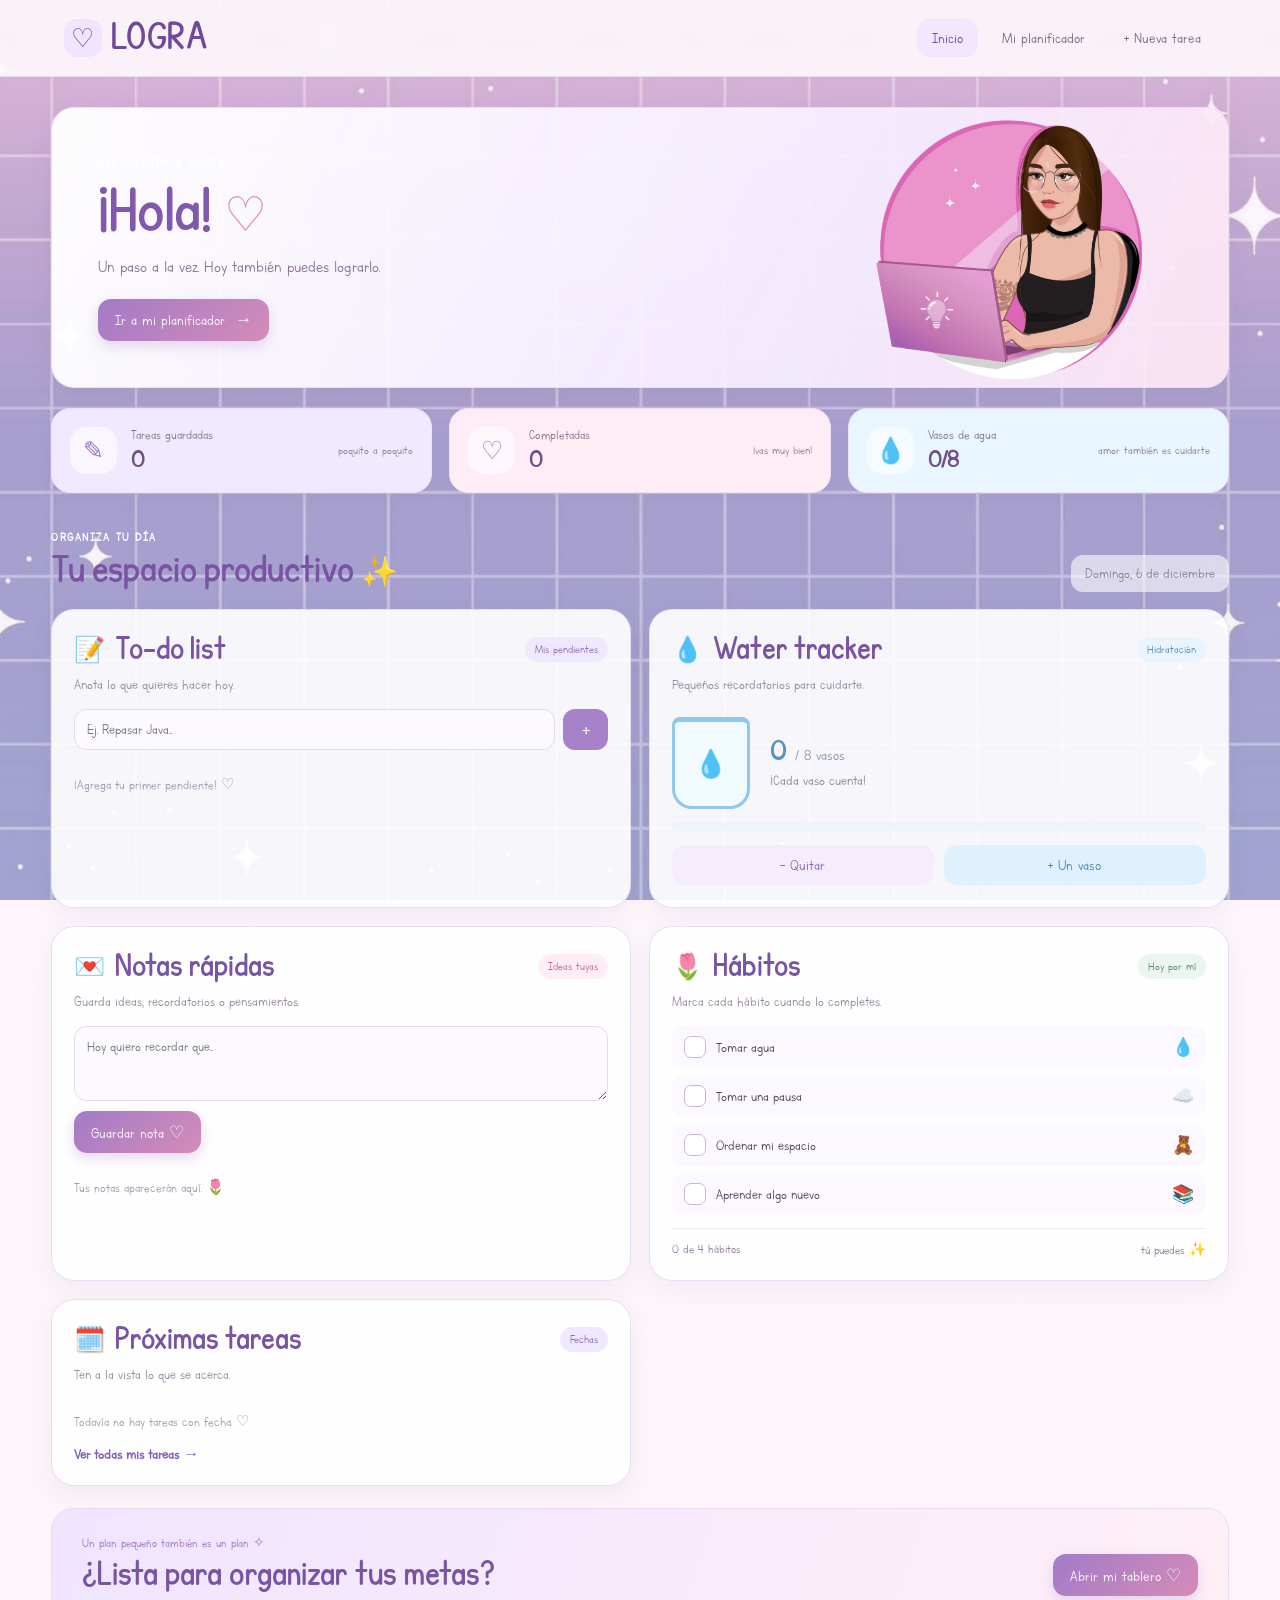
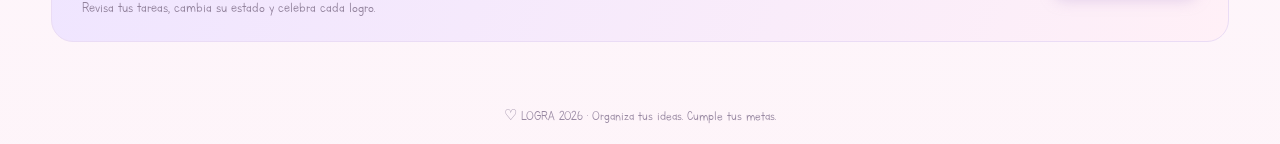
==== pages/index.html @ 89d9e926 "Actualiza tablero y diseño de LOGRA" ====
<!DOCTYPE html>
<html lang="es">

<head>
  <!-- Configuración general de la página -->
  <meta charset="UTF-8">
  <meta name="viewport" content="width=device-width, initial-scale=1.0">
  <meta name="theme-color" content="#f5edff">

  <!-- Título de la pestaña del navegador -->
  <title>Inicio | LOGRA ♡</title>

  <!-- Conexión con los estilos CSS -->
  <!-- ../ permite salir de pages y entrar en css -->
  <link rel="stylesheet" href="../css/inicio.css">
</head>

<body>

  <!-- BARRA SUPERIOR Y NAVEGACIÓN
       Logo de LOGRA y enlaces a las páginas -->
  <header class="barra-superior">

    <!-- Logo: al hacer clic, vuelve al inicio -->
    <a class="marca" href="index.html" aria-label="Inicio de LOGRA">
      <span class="marca-icono">♡</span>
      <span>LOGRA</span>
    </a>

    <!-- Menú principal -->
    <nav aria-label="Navegación principal">
      <a class="nav-activo" href="index.html">Inicio</a>
      <a href="tareas.html">Mi planificador</a>
      <a href="crear-tarea.html">+ Nueva tarea</a>
    </nav>

  </header>


  <!-- CONTENIDO PRINCIPAL DEL DASHBOARD -->
  <main class="dashboard">

    <!-- 2.1. Bienvenida e ilustración decorativa -->
    <section class="saludo panel">

      <div class="saludo-texto">
        <span class="eyebrow">BIENVENIDA A LOGRA </span>

        <h1>¡Hola! <span>♡</span></h1>

        <p>Un paso a la vez. Hoy también puedes lograrlo.</p>

        <a class="boton boton-principal" href="tareas.html">
          Ir a mi planificador <span>→</span>
        </a>
      </div>

      <!-- Imagen decorativa -->
     <div class="saludo-ilustracion">
    <img src="../images/nayacomputa.png"
         alt="Ilustración decorativa"
         style="width: 250px; height: auto;">
</div>
    </section>


    <!--  TARJETAS DE RESUMEN
         Los valores se actualizan con JavaScript-->

    <section class="resumen-grid" aria-label="Resumen de tu día">

      <!-- Cantidad total de tareas -->
      <article class="resumen-card resumen-lila">
        <span class="resumen-icono">✎</span>

        <div>
          <span class="resumen-label">Tareas guardadas</span>
          <strong id="total-tareas">0</strong>
        </div>

        <small>poquito a poquito</small>
      </article>

      <!-- Cantidad de tareas completadas -->
      <article class="resumen-card resumen-rosa">
        <span class="resumen-icono">♡</span>

        <div>
          <span class="resumen-label">Completadas</span>
          <strong id="tareas-completadas">0</strong>
        </div>

        <small>¡vas muy bien!</small>
      </article>

      <!-- Resumen del consumo de agua -->
      <article class="resumen-card resumen-azul">
        <span class="resumen-icono">💧</span>

        <div>
          <span class="resumen-label">Vasos de agua</span>
          <strong><span id="agua-resumen">0</span>/8</strong>
        </div>

        <small>amor también es cuidarte</small>
      </article>

    </section>


    <!-- TÍTULO DE LAS HERRAMIENTAS
         Muestra la fecha actual -->
    <div class="seccion-titulo">

      <div>
        <span class="eyebrow">ORGANIZA TU DÍA</span>
        <h2>Tu espacio productivo ✨</h2>
      </div>

      <span class="fecha-hoy" id="fecha-hoy"></span>

    </div>


    <!-- WIDGETS DE ORGANIZACIÓN PERSONAL-->
    <section class="widgets-grid">


      <!-- 5.1. TO-DO LIST: pendientes rápidos -->
      <article class="widget panel widget-todo">

        <div class="widget-cabecera">
          <div>
            <span class="widget-emoji">📝</span>
            <h3>To-do list</h3>
          </div>

          <span class="mini-etiqueta">Mis pendientes</span>
        </div>

        <p class="widget-descripcion">
          Anota lo que quieres hacer hoy.
        </p>

        <!-- Formulario para agregar pendientes -->
        <form id="form-rapido" class="entrada-inline">

          <label class="solo-lectores" for="nuevo-rapido">
            Nuevo pendiente
          </label>

          <input
            id="nuevo-rapido"
            type="text"
            placeholder="Ej. Repasar Java..."
            maxlength="120"
            required
          >

          <button type="submit" aria-label="Agregar pendiente">
            +
          </button>

        </form>

        <!-- JavaScript coloca aquí los pendientes -->
        <ul id="lista-rapida" class="lista-rapida"></ul>

        <!-- Mensaje cuando no hay pendientes -->
        <p id="vacio-rapido" class="texto-vacio">
          ¡Agrega tu primer pendiente! ♡
        </p>

      </article>


      <!-- 5.2. WATER TRACKER: contador de agua -->
      <article class="widget panel widget-agua">

        <div class="widget-cabecera">
          <div>
            <span class="widget-emoji">💧</span>
            <h3>Water tracker</h3>
          </div>

          <span class="mini-etiqueta azul">Hidratación</span>
        </div>

        <p class="widget-descripcion">
          Pequeños recordatorios para cuidarte.
        </p>

        <!-- Vaso y cantidad registrada -->
        <div class="agua-centro">

          <div class="vaso" aria-label="Progreso de vasos de agua">
            <div class="agua-relleno" id="agua-relleno"></div>
            <span>💧</span>
          </div>

          <div>
            <strong class="agua-numero">
              <span id="agua-cantidad">0</span>
              <small>/ 8 vasos</small>
            </strong>

            <p id="agua-mensaje">¡Cada vaso cuenta!</p>
          </div>

        </div>

        <!-- Barra visual de progreso -->
        <div class="barra-progreso">
          <span id="agua-barra"></span>
        </div>

        <!-- Botones para actualizar el contador -->
        <div class="botones-agua">

          <button class="boton boton-suave" id="agua-restar" type="button">
            − Quitar
          </button>

          <button class="boton boton-azul" id="agua-sumar" type="button">
            + Un vaso
          </button>

        </div>

      </article>


      <!-- 5.3. NOTAS RÁPIDAS -->
      <article class="widget panel widget-notas">

        <div class="widget-cabecera">
          <div>
            <span class="widget-emoji">💌</span>
            <h3>Notas rápidas</h3>
          </div>

          <span class="mini-etiqueta rosa">Ideas tuyas</span>
        </div>

        <p class="widget-descripcion">
          Guarda ideas, recordatorios o pensamientos.
        </p>

        <!-- Formulario para escribir una nota -->
        <form id="form-nota" class="form-nota">

          <label class="solo-lectores" for="texto-nota">
            Escribe una nota
          </label>

          <textarea
            id="texto-nota"
            rows="3"
            maxlength="500"
            placeholder="Hoy quiero recordar que..."
            required
          ></textarea>

          <button class="boton boton-principal" type="submit">
            Guardar nota ♡
          </button>

        </form>

        <!-- JavaScript muestra aquí las notas guardadas -->
        <div id="lista-notas" class="lista-notas"></div>

        <p id="vacio-notas" class="texto-vacio">
          Tus notas aparecerán aquí. 🌷
        </p>

      </article>


      <!-- 5.4. HÁBITOS DIARIOS -->
      <article class="widget panel widget-habitos">

        <div class="widget-cabecera">
          <div>
            <span class="widget-emoji">🌷</span>
            <h3>Hábitos </h3>
          </div>

          <span class="mini-etiqueta verde">Hoy por mí</span>
        </div>

        <p class="widget-descripcion">
          Marca cada hábito cuando lo completes.
        </p>

        <!-- Cada casilla representa un hábito -->
        <div class="lista-habitos">

          <label class="habito">
            <input type="checkbox" data-habito="agua">
            <span class="check-dibujo">♡</span>
            <span>Tomar agua</span>
            <span class="habito-emoji">💧</span>
          </label>

          <label class="habito">
            <input type="checkbox" data-habito="pausa">
            <span class="check-dibujo">♡</span>
            <span>Tomar una pausa</span>
            <span class="habito-emoji">☁️</span>
          </label>

          <label class="habito">
            <input type="checkbox" data-habito="orden">
            <span class="check-dibujo">♡</span>
            <span>Ordenar mi espacio</span>
            <span class="habito-emoji">🧸</span>
          </label>

          <label class="habito">
            <input type="checkbox" data-habito="lectura">
            <span class="check-dibujo">♡</span>
            <span>Aprender algo nuevo</span>
            <span class="habito-emoji">📚</span>
          </label>

        </div>

        <!-- Resumen de los hábitos marcados -->
        <div class="habitos-pie">
          <span id="habitos-contador">0 de 4 hábitos</span>
          <span>tú puedes ✨</span>
        </div>

      </article>


      <!-- 5.5. PRÓXIMAS TAREAS -->
      <article class="widget panel widget-calendario">

        <div class="widget-cabecera">
          <div>
            <span class="widget-emoji">🗓️</span>
            <h3>Próximas tareas</h3>
          </div>

          <span class="mini-etiqueta">Fechas</span>
        </div>

        <p class="widget-descripcion">
          Ten a la vista lo que se acerca.
        </p>

        <!-- JavaScript coloca aquí las tareas con fecha -->
        <div id="proximas-tareas" class="proximas-tareas"></div>

        <p id="vacio-proximas" class="texto-vacio">
          Todavía no hay tareas con fecha. ♡
        </p>

        <!-- Acceso al tablero completo -->
        <a class="enlace-morado" href="tareas.html">
          Ver todas mis tareas →
        </a>

      </article>

    </section>


    <!-- INVITACIÓN AL PLANIFICADOR
         Acceso al tablero -->

    <section class="cta-planificador">

      <div>
        <span> Un plan pequeño también es un plan ✧</span>

        <h2>¿Lista para organizar tus metas?</h2>

        <p>
          Revisa tus tareas, cambia su estado y celebra cada logro.
        </p>
      </div>

      <a class="boton boton-principal" href="tareas.html">
        Abrir mi tablero ♡
      </a>

    </section>

  </main>


  <!--PIE DE PÁGINA -->

  <footer>
     ♡ LOGRA 2026 · Organiza tus ideas. Cumple tus metas.
  </footer>


  <!-- CONEXIÓN CON JAVASCRIPT
       Controla los widgets del inicio -->

  <script src="../js/inicio.js"></script>

</body>
</html>
---- css/inicio.css ----
/* FUENTES PERSONALIZADAS */
@font-face {
  font-family: "FuenteTitulos";
  src: url("../fonts/KGPerfectPenmanship.ttf") format("truetype");
  font-weight: normal;
  font-style: normal;
}
@font-face {
  font-family: "FuenteTextos";
  src: url("../fonts/Letters%20for%20Learners.ttf") format("truetype");
  font-weight: normal;
  font-style: normal;
}
/* VARIABLES DE COLOR Y ESTILOS GLOBALES */
:root {
  --lila: #8a62b5;
  --lila-oscuro: #70499a;
  --rosa: #d88eb7;
  --texto: #51445a;
  --muted: #95869f;
  --borde: #eee4f5;
  --blanco: #fff;
  --fondo: #faf7ff;
}
* {
  box-sizing: border-box;
}
body {
    margin: 0;
    min-height: 100vh;
    font-family: "FuenteTextos", sans-serif;
    color: var(--texto);
    background:
        linear-gradient(
            rgba(249, 239, 255, 0.45),
            rgba(252, 232, 243, 0.45)
        ),
        url("../images/fondo.jpg") center / cover fixed;
}

a {
  color: inherit;
  text-decoration: none;
}
button,input,textarea {
  font: inherit;
}
button {
  cursor: pointer;
}
/* BARRA DE NAVEGACIÓN Y MARCA */
.barra-superior {
  display: flex;
  justify-content: space-between;
  align-items: center;
  gap: 20px;
  padding: 17px clamp(18px,5vw,72px);
  background: rgba(255,255,255,.82);
  border-bottom: 1px solid rgba(224,207,239,.7);
  position: sticky;
  top: 0;
  z-index: 5;
  backdrop-filter: blur(12px);
}
.marca {
  display: flex;
  align-items: center;
  gap: 9px;
  font: 30px "FuenteTitulos",sans-serif;
  color: var(--lila-oscuro);
  letter-spacing: .4px;
}
.marca-icono {
  display: grid;
  place-items: center;
  width: 38px;
  height: 38px;
  border-radius: 13px;
  background: #f0e4ff;
  font-family: Arial,sans-serif;
  font-size: 26px;
}
.barra-superior nav {
  display: flex;
  align-items: center;
  gap: 9px;
  flex-wrap: wrap;
}
.barra-superior nav a {
  padding: 10px 15px;
  border-radius: 13px;
  color: #766780;
  font-size: 17px;
  transition: .2s;
}
.barra-superior nav a:hover,.barra-superior nav .nav-activo {
  background: #f1e7ff;
  color: var(--lila-oscuro);
}
/* CONTENEDOR PRINCIPAL Y PANELES */
.dashboard {
  width: min(1200px,92%);
  margin: 30px auto 44px;
}
.panel {
  background: rgba(255,255,255,.9);
  border: 1px solid rgba(232,219,242,.9);
  border-radius: 23px;
  box-shadow: 0 8px 24px rgba(100,67,128,.07);
}
/* BLOQUE DE BIENVENIDA E ILUSTRACIÓN */
.saludo {
  min-height: 225px;
  display: flex;
  align-items: center;
  justify-content: space-between;
  gap: 24px;
  padding: clamp(24px,4vw,46px);
  overflow: hidden;
  position: relative;
  background: linear-gradient(115deg,rgba(255,255,255,.97),rgba(246,237,255,.94) 66%,rgba(255,231,243,.92));
}
.eyebrow {
  font-size: 13px;
  font-weight: bold;
  letter-spacing: 1.5px;
  color: #a17bc1;
}
.saludo h1 {
  font: clamp(34px,4vw,48px) "FuenteTitulos",sans-serif;
  color: #8058ac;
  margin: 9px 0;
}
.saludo h1 span {
  color: #d88eb7;
}
.saludo p {
  font-size: 19px;
  color: #85758f;
  margin: 0 0 22px;
}
.boton {
  border: 0;
  display: inline-flex;
  align-items: center;
  justify-content: center;
  gap: 10px;
  padding: 11px 17px;
  border-radius: 13px;
  font-size: 17px;
  transition: transform .2s,box-shadow .2s;
}
.boton:hover {
  transform: translateY(-2px);
}
.boton-principal {
  background: linear-gradient(135deg,#a27bc7,#d58bb8);
  color: #fff;
  box-shadow: 0 5px 13px #cdb4df80;
}
.boton-principal:hover {
  box-shadow: 0 8px 18px #c09bdc80;
}
.boton-suave {
  background: #f5edfb;
  color: #8a62b5;
}
.boton-azul {
  background: #dff1ff;
  color: #4c85ad;
}
.saludo-ilustracion {
  width: 220px;
  min-width: 150px;
  height: 160px;
  position: relative;
  display: grid;
  place-items: center;
}
.nube {
  font-size: 115px;
  line-height: 1;
  color: #d9c4f4;
  text-shadow: 0 8px 0 #c9b0e8;
  transform: rotate(-6deg);
}
.corazon {
  position: absolute;
  font: 76px Arial;
  color: #d98db9;
  top: 40px;
  left: 76px;
  text-shadow: 0 3px #fff;
}
.estrella {
  position: absolute;
  color: #b99bdc;
  font-size: 30px;
}
.estrella-1 {
  top: 5px;
  left: 30px;
}
.estrella-2 {
  right: 10px;
  bottom: 20px;
}
.flor {
  position: absolute;
  right: 25px;
  top: 22px;
  color: #e6a4c7;
  font-size: 35px;
}
/* TARJETAS DE RESUMEN */
.resumen-grid {
  display: grid;
  grid-template-columns: repeat(3,minmax(0,1fr));
  gap: 17px;
  margin: 20px 0 35px;
}
.resumen-card {
  display: flex;
  align-items: center;
  gap: 14px;
  padding: 18px;
  border-radius: 19px;
  border: 1px solid #eee3f5;
  box-shadow: 0 5px 18px #846a9c0c;
}
.resumen-lila {
  background: #f1e9ff;
}
.resumen-rosa {
  background: #ffedf5;
}
.resumen-azul {
  background: #e9f5ff;
}
.resumen-icono {
  width: 47px;
  height: 47px;
  border-radius: 16px;
  display: grid;
  place-items: center;
  background: #fff9;
  font-size: 25px;
  color: #9b77bf;
  flex-shrink: 0;
}
.resumen-card div {
  display: flex;
  flex-direction: column;
  gap: 2px;
}
.resumen-label {
  font-size: 15px;
  color: #84758f;
}
.resumen-card strong {
  font-size: 27px;
  color: #6f5188;
}
.resumen-card small {
  margin-left: auto;
  font-size: 13px;
  color: #8d7d98;
}
/* TÍTULOS DE SECCIÓN Y FECHA */
.seccion-titulo {
  display: flex;
  justify-content: space-between;
  align-items: end;
  gap: 20px;
  margin-bottom: 17px;
}
.seccion-titulo h2 {
  font: 30px "FuenteTitulos",sans-serif;
  color: #7954a3;
  margin: 5px 0 0;
}
.fecha-hoy {
  color: #8b7b96;
  background: #fff9;
  padding: 10px 14px;
  border-radius: 12px;
  font-size: 16px;
}

.saludo-ilustracion img {
    width: 1000px !important;
    max-width: none !important;
    height: auto !important;
    display: block;
    margin: 0 auto;
    object-fit: contain;
    transform: translate(-450px, -170px);
}

/* DISTRIBUCIÓN DE WIDGETS */
.widgets-grid {
  display: grid;
  grid-template-columns: repeat(2,minmax(0,1fr));
  gap: 18px;
}
.widget {
  padding: 22px;
  min-width: 0;
}
.widget-cabecera,.widget-cabecera>div {
  display: flex;
  align-items: center;
  gap: 10px;
}
.widget-cabecera {
  justify-content: space-between;
}
.widget-emoji {
  font-size: 25px;
}
.widget h3 {
  font: 25px "FuenteTitulos",sans-serif;
  color: #7954a3;
  margin: 0;
}
.mini-etiqueta {
  white-space: nowrap;
  background: #f0e8ff;
  color: #8b68b2;
  border-radius: 30px;
  padding: 5px 10px;
  font-size: 13px;
}
.mini-etiqueta.rosa {
  background: #ffedf5;
  color: #b76891;
}
.mini-etiqueta.azul {
  background: #e8f5ff;
  color: #5288af;
}
.mini-etiqueta.verde {
  background: #eaf6ee;
  color: #59866b;
}
.widget-descripcion {
  color: #96889f;
  font-size: 16px;
  margin: 9px 0 16px;
}
/* TO-DO LIST Y ENTRADAS RÁPIDAS */
.entrada-inline {
  display: flex;
  gap: 8px;
}
.entrada-inline input,.form-nota textarea {
  width: 100%;
  min-width: 0;
  border: 1px solid #e7d9f0;
  border-radius: 12px;
  background: #fdfaff;
  padding: 11px 12px;
  color: var(--texto);
  outline: none;
}
.entrada-inline input:focus,.form-nota textarea:focus {
  border-color: #ba95d7;
  box-shadow: 0 0 0 3px #c5a6df2e;
}
.entrada-inline button {
  border: 0;
  border-radius: 12px;
  width: 45px;
  flex-shrink: 0;
  background: #a782ca;
  color: white;
  font-size: 27px;
}
.lista-rapida,.lista-notas {
  list-style: none;
  margin: 12px 0 0;
  padding: 0;
  display: grid;
  gap: 8px;
}
.pendiente-rapido {
  display: flex;
  align-items: center;
  gap: 10px;
  padding: 10px 12px;
  border-radius: 12px;
  background: #faf6ff;
  border: 1px solid #f0e7f7;
}
.pendiente-rapido input {
  accent-color: #9c79bf;
  width: 17px;
  height: 17px;
}
.pendiente-rapido span {
  flex: 1;
  overflow-wrap: anywhere;
}
.pendiente-rapido.hecho span {
  text-decoration: line-through;
  color: #aa9db3;
}
.borrar-mini {
  border: 0;
  background: transparent;
  color: #b58da9;
  font-size: 18px;
  padding: 0 3px;
}
.texto-vacio {
  font-size: 15px;
  color: #a396ad;
  margin: 13px 0 0;
}
/* WATER TRACKER */
.agua-centro {
  display: flex;
  align-items: center;
  gap: 20px;
  padding: 8px 0 13px;
}
.vaso {
  width: 78px;
  height: 92px;
  border: 3px solid #8fc7ed;
  border-top: 5px solid #8fc7ed;
  border-radius: 8px 8px 20px 20px;
  position: relative;
  overflow: hidden;
  display: grid;
  place-items: center;
  background: #f1faff;
  flex-shrink: 0;
}
.agua-relleno {
  position: absolute;
  bottom: 0;
  left: 0;
  right: 0;
  height: 0;
  background: linear-gradient(#b9e4ff,#7fc3f1);
  transition: height .35s;
}
.vaso span {
  position: relative;
  font-size: 27px;
}
.agua-numero {
  font-size: 32px;
  color: #5b94bc;
}
.agua-numero small {
  font-size: 17px;
  font-weight: normal;
  color: #8796a7;
}
.agua-centro p {
  color: #92849c;
  margin: 4px 0;
}
.barra-progreso {
  height: 9px;
  background: #edf4fa;
  border-radius: 20px;
  overflow: hidden;
}
.barra-progreso span {
  display: block;
  width: 0;
  height: 100%;
  background: linear-gradient(90deg,#b5def8,#7dbde9);
  border-radius: 20px;
  transition: width .3s;
}
.botones-agua {
  display: flex;
  gap: 10px;
  margin-top: 14px;
}
.botones-agua button {
  flex: 1;
}
/* NOTAS RÁPIDAS */
.form-nota {
  display: grid;
  gap: 10px;
}
.form-nota textarea {
  resize: vertical;
  min-height: 75px;
}
.form-nota .boton {
  justify-self: start;
}
.nota {
  position: relative;
  background: #fff4f9;
  border: 1px solid #f6e0ed;
  border-radius: 13px;
  padding: 12px 38px 12px 13px;
  white-space: pre-wrap;
  overflow-wrap: anywhere;
}
.nota:nth-child(even) {
  background: #f6f0ff;
  border-color: #ece1fa;
}
.nota p {
  margin: 0;
  font-size: 16px;
}
.nota small {
  display: block;
  color: #a38fa9;
  font-size: 12px;
  margin-top: 6px;
}
.nota .borrar-mini {
  position: absolute;
  right: 10px;
  top: 8px;
}
/* SEGUIMIENTO DE HÁBITOS */
.lista-habitos {
  display: grid;
  gap: 7px;
}
.habito {
  display: flex;
  align-items: center;
  gap: 10px;
  padding: 10px 12px;
  border-radius: 12px;
  background: #fbf8ff;
  cursor: pointer;
}
.habito input {
  position: absolute;
  opacity: 0;
  width: 1px;
  height: 1px;
}
.check-dibujo {
  display: grid;
  place-items: center;
  width: 22px;
  height: 22px;
  border: 1.5px solid #cbb5df;
  border-radius: 7px;
  color: transparent;
  background: white;
}
.habito input:checked+.check-dibujo {
  background: #a681c9;
  border-color: #a681c9;
  color: white;
}
.habito input:focus-visible+.check-dibujo {
  outline: 3px solid #e1cafa;
}
.habito>span:nth-of-type(2) {
  flex: 1;
}
.habito:has(input:checked)>span:nth-of-type(2) {
  text-decoration: line-through;
  color: #a295aa;
}
.habito-emoji {
  font-size: 18px;
}
.habitos-pie {
  display: flex;
  justify-content: space-between;
  margin-top: 13px;
  padding-top: 12px;
  border-top: 1px solid #f0e7f6;
  color: #8c7b98;
  font-size: 14px;
}
/* PRÓXIMAS TAREAS */
.proximas-tareas {
  display: grid;
  gap: 9px;
}
.proxima-tarea {
  display: flex;
  align-items: center;
  gap: 12px;
  padding: 11px;
  border-radius: 12px;
  background: #faf7ff;
}
.fecha-cuadro {
  min-width: 49px;
  padding: 7px 5px;
  text-align: center;
  border-radius: 10px;
  background: #eee4ff;
  color: #805eaa;
}
.fecha-cuadro strong {
  display: block;
  font-size: 19px;
}
.fecha-cuadro small {
  font-size: 11px;
  text-transform: uppercase;
}
.proxima-info {
  min-width: 0;
  flex: 1;
}
.proxima-info strong {
  display: block;
  overflow-wrap: anywhere;
  color: #6e557f;
}
.proxima-info small {
  color: #a193ab;
}
.enlace-morado {
  display: inline-block;
  margin-top: 15px;
  color: #8a62b5;
  font-weight: bold;
}
.enlace-morado:hover {
  text-decoration: underline;
}
/* ACCESO AL PLANIFICADOR Y PIE DE PÁGINA */
.cta-planificador {
  display: flex;
  justify-content: space-between;
  align-items: center;
  gap: 20px;
  margin-top: 22px;
  padding: 25px 30px;
  border-radius: 22px;
  background: linear-gradient(110deg,#efe5ff,#fff0f7);
  border: 1px solid #eadcf5;
}
.cta-planificador>div>span {
  font-size: 14px;
  color: #9a78b8;
}
.cta-planificador h2 {
  font: 27px "FuenteTitulos",sans-serif;
  color: #7954a3;
  margin: 5px 0;
}
.cta-planificador p {
  margin: 0;
  color: #91819b;
}
footer {
  text-align: center;
  padding: 20px;
  color: #9787a1;
  font-size: 15px;
}
/* ACCESIBILIDAD */
.solo-lectores {
  position: absolute;
  width: 1px;
  height: 1px;
  padding: 0;
  margin: -1px;
  overflow: hidden;
  clip: rect(0,0,0,0);
  white-space: nowrap;
  border: 0;
}
/* DISEÑO RESPONSIVE: TABLETAS Y MÓVILES */
@media(max-width:760px) {
  .barra-superior {
    align-items: flex-start;
    flex-direction: column;
    padding: 14px 5%;
  }
  .barra-superior nav {
    width: 100%;
    gap: 4px;
  }
  .barra-superior nav a {
    padding: 8px 10px;
    font-size: 15px;
  }
  .saludo-ilustracion {
    width: 130px;
    min-width: 100px;
  }
  .nube {
    font-size: 83px;
  }
  .corazon {
    font-size: 52px;
    left: 39px;
    top: 51px;
  }
  .flor {
    right: 0;
  }
  .resumen-grid {
    gap: 9px;
  }
  .resumen-card {
    padding: 12px;
    gap: 8px;
    flex-wrap: wrap;
  }
  .resumen-card small {
    margin-left: 0;
  }
  .resumen-icono {
    width: 35px;
    height: 35px;
    font-size: 20px;
  }
  .resumen-card strong {
    font-size: 23px;
  }
  .resumen-label {
    font-size: 13px;
  }
  .widgets-grid {
    grid-template-columns: 1fr;
  }
  .cta-planificador {
    align-items: flex-start;
    flex-direction: column;
  }
  .fecha-hoy {
    font-size: 13px;
  }
  .seccion-titulo h2 {
    font-size: 25px;
  }
}
/* DISEÑO RESPONSIVE: TELÉFONOS PEQUEÑOS */
@media(max-width:480px) {
  .saludo {
    padding: 22px;
  }
  .saludo-ilustracion {
    display: none;
  }
  .saludo h1 {
    font-size: 35px;
  }
  .resumen-grid {
    grid-template-columns: 1fr;
  }
  .resumen-card {
    flex-wrap: nowrap;
  }
  .resumen-card small {
    margin-left: auto;
  }
  .dashboard {
    width: 92%;
    margin-top: 18px;
  }
  .widget {
    padding: 17px;
  }
  .widget-cabecera {
    align-items: flex-start;
  }
  .mini-etiqueta {
    font-size: 11px;
  }
  .seccion-titulo {
    align-items: flex-start;
    flex-direction: column;
    gap: 8px;
  }
}
/* ACCESIBILIDAD: REDUCIR ANIMACIONES */
@media(prefers-reduced-motion:reduce) {
  *,*::before,*::after {
    scroll-behavior: auto!important;
    transition: none!important;
  }
}
.eyebrow {
    color: #FFFFFF;
}
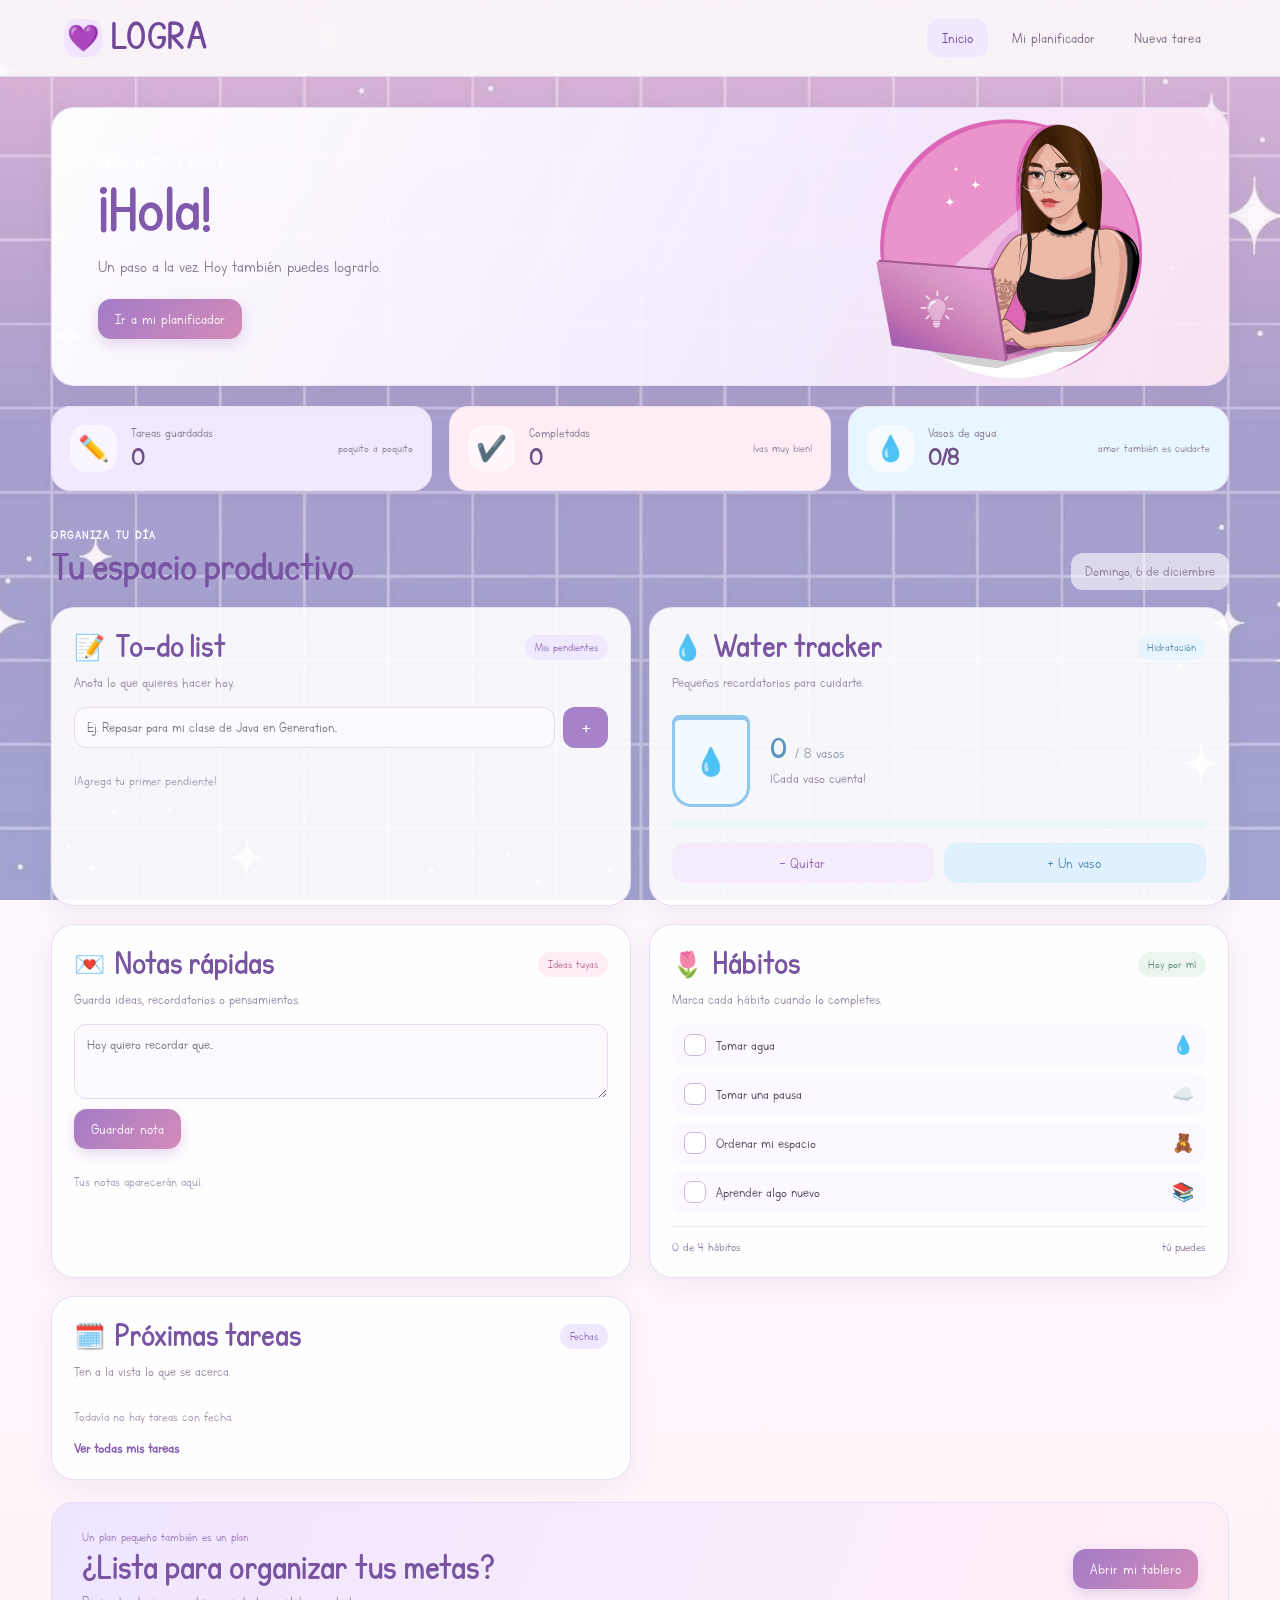
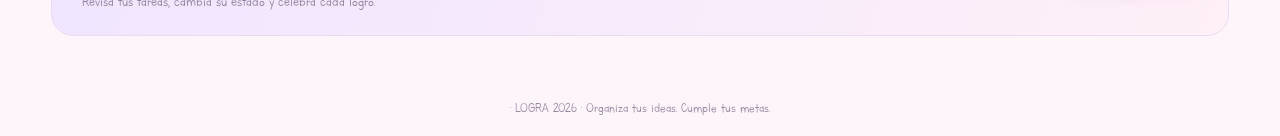
==== commit a549e995: "Update task manager functionality" ====
--- a/pages/index.html
+++ b/pages/index.html
@@ -9,7 +9,7 @@
   <meta name="theme-color" content="#f5edff">
 
   <!-- Título de la pestaña del navegador -->
-  <title>Inicio | LOGRA ♡</title>
+  <title>Inicio | LOGRA </title>
 
   <!-- Conexión con los estilos CSS -->
   <!-- ../ permite salir de pages y entrar en css -->
@@ -24,7 +24,7 @@
 
     <!-- Logo: al hacer clic, vuelve al inicio -->
     <a class="marca" href="index.html" aria-label="Inicio de LOGRA">
-      <span class="marca-icono">♡</span>
+      <span class="marca-icono">💜</span>
       <span>LOGRA</span>
     </a>
 
@@ -32,7 +32,7 @@
     <nav aria-label="Navegación principal">
       <a class="nav-activo" href="index.html">Inicio</a>
       <a href="tareas.html">Mi planificador</a>
-      <a href="crear-tarea.html">+ Nueva tarea</a>
+      <a href="crear-tarea.html"> Nueva tarea</a>
     </nav>
 
   </header>
@@ -47,21 +47,21 @@
       <div class="saludo-texto">
         <span class="eyebrow">BIENVENIDA A LOGRA </span>
 
-        <h1>¡Hola! <span>♡</span></h1>
+        <h1>¡Hola! </h1>
 
         <p>Un paso a la vez. Hoy también puedes lograrlo.</p>
 
         <a class="boton boton-principal" href="tareas.html">
-          Ir a mi planificador <span>→</span>
+          Ir a mi planificador 
         </a>
       </div>
 
-      <!-- Imagen decorativa -->
-     <div class="saludo-ilustracion">
+<!-- Imagen decorativa -->
+<div class="saludo-ilustracion">
     <img src="../images/nayacomputa.png"
-         alt="Ilustración decorativa"
-         style="width: 250px; height: auto;">
+         alt="Ilustración decorativa">
 </div>
+
     </section>
 
 
@@ -72,7 +72,7 @@
 
       <!-- Cantidad total de tareas -->
       <article class="resumen-card resumen-lila">
-        <span class="resumen-icono">✎</span>
+        <span class="resumen-icono">✏️</span>
 
         <div>
           <span class="resumen-label">Tareas guardadas</span>
@@ -84,7 +84,7 @@
 
       <!-- Cantidad de tareas completadas -->
       <article class="resumen-card resumen-rosa">
-        <span class="resumen-icono">♡</span>
+        <span class="resumen-icono">✔️</span>
 
         <div>
           <span class="resumen-label">Completadas</span>
@@ -115,7 +115,7 @@
 
       <div>
         <span class="eyebrow">ORGANIZA TU DÍA</span>
-        <h2>Tu espacio productivo ✨</h2>
+        <h2>Tu espacio productivo</h2>
       </div>
 
       <span class="fecha-hoy" id="fecha-hoy"></span>
@@ -153,7 +153,7 @@
           <input
             id="nuevo-rapido"
             type="text"
-            placeholder="Ej. Repasar Java..."
+            placeholder="Ej. Repasar para mi clase de Java en Generation..."
             maxlength="120"
             required
           >
@@ -169,7 +169,7 @@
 
         <!-- Mensaje cuando no hay pendientes -->
         <p id="vacio-rapido" class="texto-vacio">
-          ¡Agrega tu primer pendiente! ♡
+          ¡Agrega tu primer pendiente! 
         </p>
 
       </article>
@@ -263,7 +263,7 @@
           ></textarea>
 
           <button class="boton boton-principal" type="submit">
-            Guardar nota ♡
+            Guardar nota 
           </button>
 
         </form>
@@ -272,7 +272,7 @@
         <div id="lista-notas" class="lista-notas"></div>
 
         <p id="vacio-notas" class="texto-vacio">
-          Tus notas aparecerán aquí. 🌷
+          Tus notas aparecerán aquí. 
         </p>
 
       </article>
@@ -299,28 +299,28 @@
 
           <label class="habito">
             <input type="checkbox" data-habito="agua">
-            <span class="check-dibujo">♡</span>
+            <span class="check-dibujo"></span>
             <span>Tomar agua</span>
             <span class="habito-emoji">💧</span>
           </label>
 
           <label class="habito">
             <input type="checkbox" data-habito="pausa">
-            <span class="check-dibujo">♡</span>
+            <span class="check-dibujo"></span>
             <span>Tomar una pausa</span>
             <span class="habito-emoji">☁️</span>
           </label>
 
           <label class="habito">
             <input type="checkbox" data-habito="orden">
-            <span class="check-dibujo">♡</span>
+            <span class="check-dibujo"></span>
             <span>Ordenar mi espacio</span>
             <span class="habito-emoji">🧸</span>
           </label>
 
           <label class="habito">
             <input type="checkbox" data-habito="lectura">
-            <span class="check-dibujo">♡</span>
+            <span class="check-dibujo"></span>
             <span>Aprender algo nuevo</span>
             <span class="habito-emoji">📚</span>
           </label>
@@ -330,7 +330,7 @@
         <!-- Resumen de los hábitos marcados -->
         <div class="habitos-pie">
           <span id="habitos-contador">0 de 4 hábitos</span>
-          <span>tú puedes ✨</span>
+          <span>tú puedes</span>
         </div>
 
       </article>
@@ -356,12 +356,12 @@
         <div id="proximas-tareas" class="proximas-tareas"></div>
 
         <p id="vacio-proximas" class="texto-vacio">
-          Todavía no hay tareas con fecha. ♡
+          Todavía no hay tareas con fecha.
         </p>
 
         <!-- Acceso al tablero completo -->
         <a class="enlace-morado" href="tareas.html">
-          Ver todas mis tareas →
+          Ver todas mis tareas
         </a>
 
       </article>
@@ -375,7 +375,7 @@
     <section class="cta-planificador">
 
       <div>
-        <span> Un plan pequeño también es un plan ✧</span>
+        <span> Un plan pequeño también es un plan </span>
 
         <h2>¿Lista para organizar tus metas?</h2>
 
@@ -385,7 +385,7 @@
       </div>
 
       <a class="boton boton-principal" href="tareas.html">
-        Abrir mi tablero ♡
+        Abrir mi tablero 
       </a>
 
     </section>
@@ -396,7 +396,7 @@
   <!--PIE DE PÁGINA -->
 
   <footer>
-     ♡ LOGRA 2026 · Organiza tus ideas. Cumple tus metas.
+      · LOGRA 2026 · Organiza tus ideas. Cumple tus metas.
   </footer>
 
 
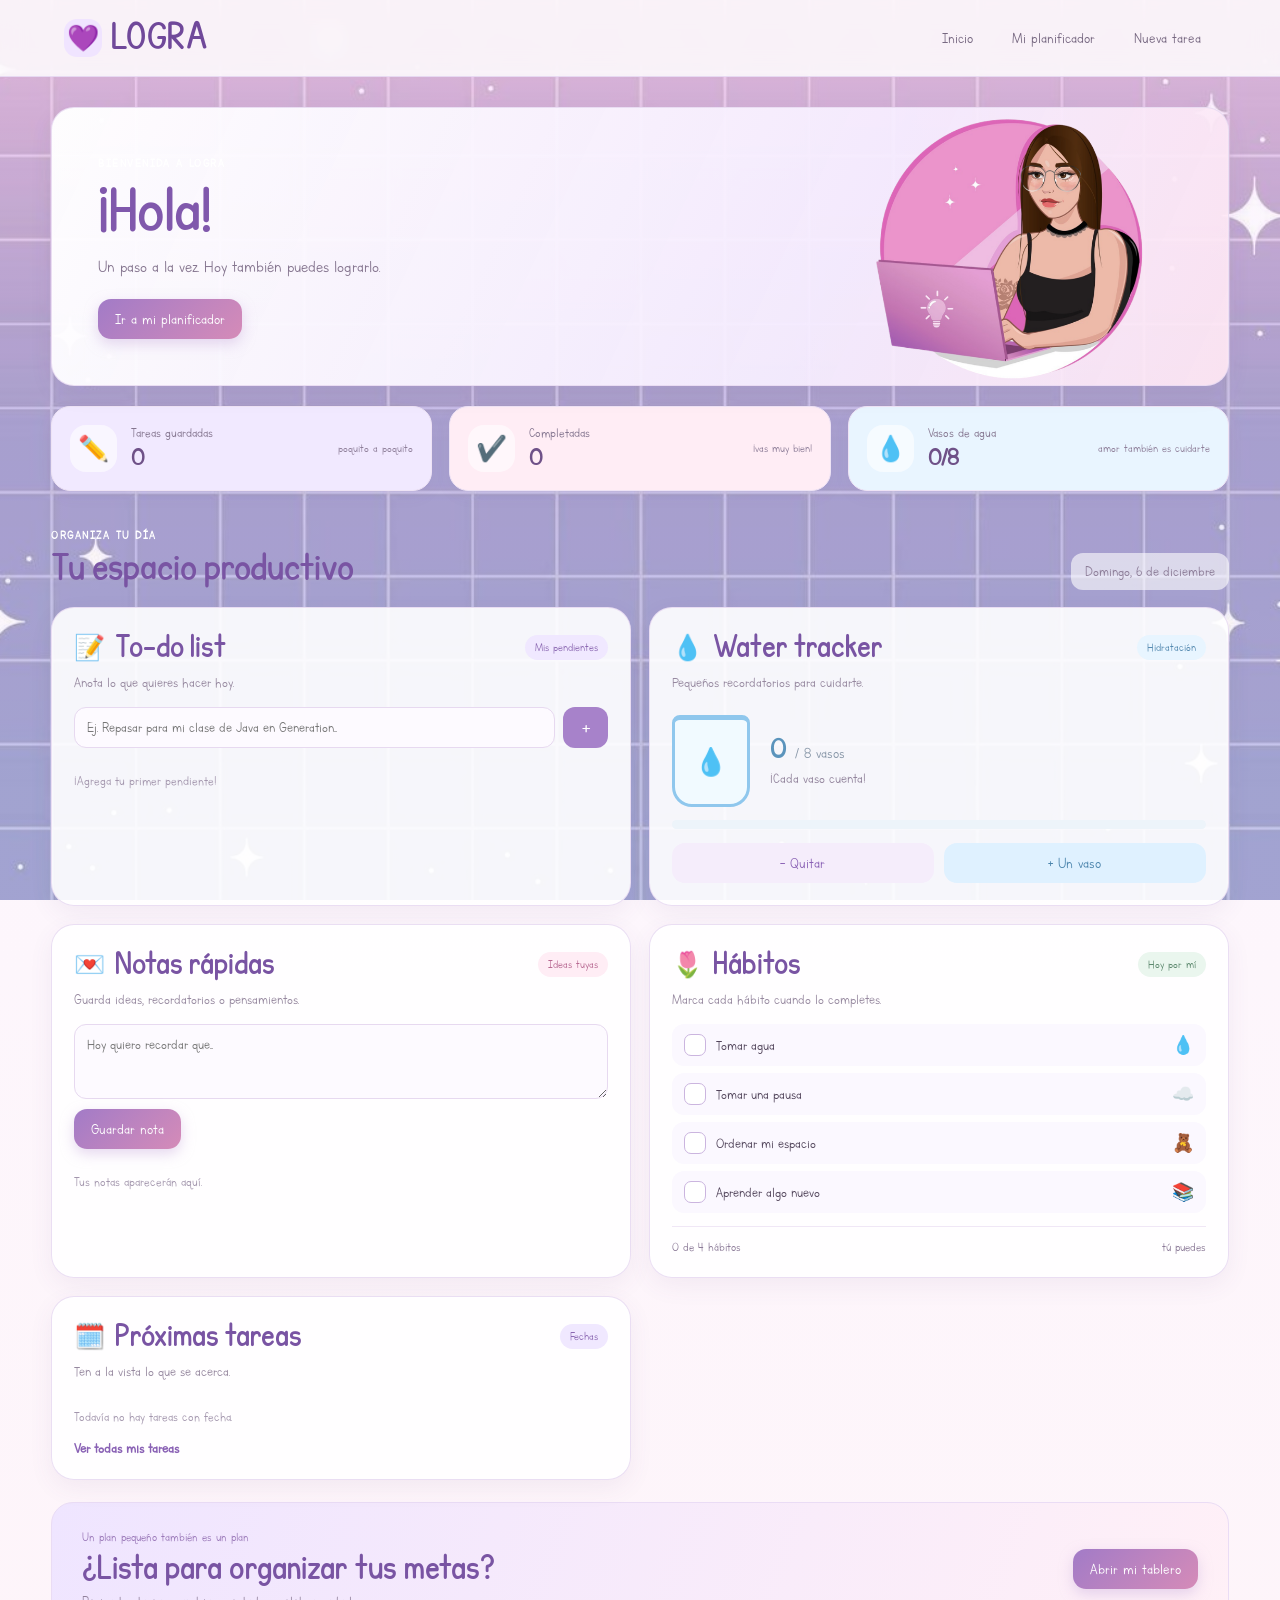
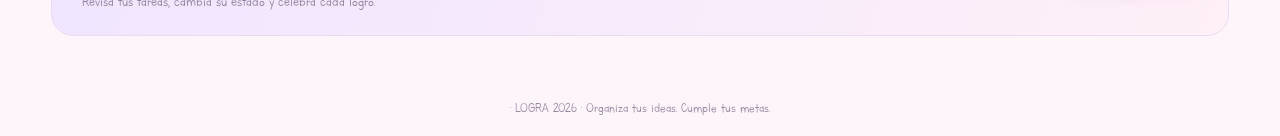
==== commit fd254acc: "feat: create shared navigation header" ====
--- a/pages/index.html
+++ b/pages/index.html
@@ -1,4 +1,3 @@
-
 <!DOCTYPE html>
 <html lang="es">
 
@@ -9,65 +8,45 @@
   <meta name="theme-color" content="#f5edff">
 
   <!-- Título de la pestaña del navegador -->
-  <title>Inicio | LOGRA </title>
+  <title>Inicio | LOGRA</title>
 
   <!-- Conexión con los estilos CSS -->
-  <!-- ../ permite salir de pages y entrar en css -->
   <link rel="stylesheet" href="../css/inicio.css">
+  <link rel="stylesheet" href="../css/header.css">
 </head>
 
 <body>
 
-  <!-- BARRA SUPERIOR Y NAVEGACIÓN
-       Logo de LOGRA y enlaces a las páginas -->
-  <header class="barra-superior">
-
-    <!-- Logo: al hacer clic, vuelve al inicio -->
-    <a class="marca" href="index.html" aria-label="Inicio de LOGRA">
-      <span class="marca-icono">💜</span>
-      <span>LOGRA</span>
-    </a>
-
-    <!-- Menú principal -->
-    <nav aria-label="Navegación principal">
-      <a class="nav-activo" href="index.html">Inicio</a>
-      <a href="tareas.html">Mi planificador</a>
-      <a href="crear-tarea.html"> Nueva tarea</a>
-    </nav>
-
-  </header>
-
+  <!-- HEADER COMPARTIDO -->
+  <div id="header-container"></div>
 
   <!-- CONTENIDO PRINCIPAL DEL DASHBOARD -->
   <main class="dashboard">
 
-    <!-- 2.1. Bienvenida e ilustración decorativa -->
+    <!-- Bienvenida e ilustración decorativa -->
     <section class="saludo panel">
 
       <div class="saludo-texto">
-        <span class="eyebrow">BIENVENIDA A LOGRA </span>
-
-        <h1>¡Hola! </h1>
+        <span class="eyebrow">BIENVENIDA A LOGRA</span>
+
+        <h1>¡Hola!</h1>
 
         <p>Un paso a la vez. Hoy también puedes lograrlo.</p>
 
         <a class="boton boton-principal" href="tareas.html">
-          Ir a mi planificador 
+          Ir a mi planificador
         </a>
       </div>
 
-<!-- Imagen decorativa -->
-<div class="saludo-ilustracion">
-    <img src="../images/nayacomputa.png"
-         alt="Ilustración decorativa">
-</div>
+      <!-- Imagen decorativa -->
+      <div class="saludo-ilustracion">
+        <img src="../images/nayacomputa.png"
+             alt="Ilustración decorativa">
+      </div>
 
     </section>
 
-
-    <!--  TARJETAS DE RESUMEN
-         Los valores se actualizan con JavaScript-->
-
+    <!-- TARJETAS DE RESUMEN -->
     <section class="resumen-grid" aria-label="Resumen de tu día">
 
       <!-- Cantidad total de tareas -->
@@ -108,9 +87,7 @@
 
     </section>
 
-
-    <!-- TÍTULO DE LAS HERRAMIENTAS
-         Muestra la fecha actual -->
+    <!-- TÍTULO DE LAS HERRAMIENTAS -->
     <div class="seccion-titulo">
 
       <div>
@@ -122,12 +99,10 @@
 
     </div>
 
-
-    <!-- WIDGETS DE ORGANIZACIÓN PERSONAL-->
+    <!-- WIDGETS DE ORGANIZACIÓN PERSONAL -->
     <section class="widgets-grid">
 
-
-      <!-- 5.1. TO-DO LIST: pendientes rápidos -->
+      <!-- TO-DO LIST: pendientes rápidos -->
       <article class="widget panel widget-todo">
 
         <div class="widget-cabecera">
@@ -169,13 +144,12 @@
 
         <!-- Mensaje cuando no hay pendientes -->
         <p id="vacio-rapido" class="texto-vacio">
-          ¡Agrega tu primer pendiente! 
-        </p>
-
-      </article>
-
-
-      <!-- 5.2. WATER TRACKER: contador de agua -->
+          ¡Agrega tu primer pendiente!
+        </p>
+
+      </article>
+
+      <!-- WATER TRACKER: contador de agua -->
       <article class="widget panel widget-agua">
 
         <div class="widget-cabecera">
@@ -230,8 +204,7 @@
 
       </article>
 
-
-      <!-- 5.3. NOTAS RÁPIDAS -->
+      <!-- NOTAS RÁPIDAS -->
       <article class="widget panel widget-notas">
 
         <div class="widget-cabecera">
@@ -263,7 +236,7 @@
           ></textarea>
 
           <button class="boton boton-principal" type="submit">
-            Guardar nota 
+            Guardar nota
           </button>
 
         </form>
@@ -272,19 +245,18 @@
         <div id="lista-notas" class="lista-notas"></div>
 
         <p id="vacio-notas" class="texto-vacio">
-          Tus notas aparecerán aquí. 
-        </p>
-
-      </article>
-
-
-      <!-- 5.4. HÁBITOS DIARIOS -->
+          Tus notas aparecerán aquí.
+        </p>
+
+      </article>
+
+      <!-- HÁBITOS DIARIOS -->
       <article class="widget panel widget-habitos">
 
         <div class="widget-cabecera">
           <div>
             <span class="widget-emoji">🌷</span>
-            <h3>Hábitos </h3>
+            <h3>Hábitos</h3>
           </div>
 
           <span class="mini-etiqueta verde">Hoy por mí</span>
@@ -295,7 +267,7 @@
         </p>
 
         <!-- Cada casilla representa un hábito -->
-        <div class="lista-habitos">
+        <div class="lista_habitos lista-habitos">
 
           <label class="habito">
             <input type="checkbox" data-habito="agua">
@@ -335,8 +307,7 @@
 
       </article>
 
-
-      <!-- 5.5. PRÓXIMAS TAREAS -->
+      <!-- PRÓXIMAS TAREAS -->
       <article class="widget panel widget-calendario">
 
         <div class="widget-cabecera">
@@ -368,14 +339,11 @@
 
     </section>
 
-
-    <!-- INVITACIÓN AL PLANIFICADOR
-         Acceso al tablero -->
-
+    <!-- INVITACIÓN AL PLANIFICADOR -->
     <section class="cta-planificador">
 
       <div>
-        <span> Un plan pequeño también es un plan </span>
+        <span>Un plan pequeño también es un plan</span>
 
         <h2>¿Lista para organizar tus metas?</h2>
 
@@ -385,24 +353,23 @@
       </div>
 
       <a class="boton boton-principal" href="tareas.html">
-        Abrir mi tablero 
+        Abrir mi tablero
       </a>
 
     </section>
 
   </main>
 
-
-  <!--PIE DE PÁGINA -->
-
+  <!-- PIE DE PÁGINA -->
   <footer>
-      · LOGRA 2026 · Organiza tus ideas. Cumple tus metas.
+    · LOGRA 2026 · Organiza tus ideas. Cumple tus metas.
   </footer>
 
-
-  <!-- CONEXIÓN CON JAVASCRIPT
-       Controla los widgets del inicio -->
-
+  <!-- CONEXIÓN CON JAVASCRIPT -->
+  <!-- Carga el header compartido -->
+  <script src="../js/header.js"></script>
+
+  <!-- Controla los widgets del inicio -->
   <script src="../js/inicio.js"></script>
 
 </body>
--- a/css/header.css
+++ b/css/header.css
@@ -0,0 +1,99 @@
+/* ==========================
+   HEADER DE LOGRA
+========================== */
+
+.barra-superior {
+    display: flex;
+    justify-content: space-between;
+    align-items: center;
+    gap: 20px;
+    padding: 17px clamp(18px, 5vw, 72px);
+
+    background: rgba(255, 255, 255, .82);
+    border-bottom: 1px solid rgba(224, 207, 239, .7);
+
+    position: sticky;
+    top: 0;
+    z-index: 5;
+
+    backdrop-filter: blur(12px);
+}
+
+/* MARCA Y LOGO */
+
+.marca {
+    display: flex;
+    align-items: center;
+    gap: 9px;
+
+    font: 30px "FuenteTitulos", sans-serif;
+    color: var(--lila-oscuro);
+    letter-spacing: .4px;
+
+    text-decoration: none;
+}
+
+.marca-icono {
+    display: grid;
+    place-items: center;
+
+    width: 38px;
+    height: 38px;
+
+    border-radius: 13px;
+    background: #f0e4ff;
+
+    font-family: Arial, sans-serif;
+    font-size: 26px;
+}
+
+/* NAVEGACIÓN */
+
+.barra-superior nav {
+    display: flex;
+    align-items: center;
+    gap: 9px;
+    flex-wrap: wrap;
+}
+
+.barra-superior nav a {
+    padding: 10px 15px;
+    border-radius: 13px;
+
+    color: #766780;
+    font-size: 17px;
+
+    text-decoration: none;
+    transition: .2s;
+}
+
+/* HOVER Y PÁGINA ACTIVA */
+
+.barra-superior nav a:hover,
+.barra-superior nav a.nav-activo {
+    background: #f1e7ff;
+    color: var(--lila-oscuro);
+}
+
+/* ==========================
+   RESPONSIVE
+========================== */
+
+@media (max-width: 760px) {
+
+    .barra-superior {
+        align-items: flex-start;
+        flex-direction: column;
+        padding: 14px 5%;
+    }
+
+    .barra-superior nav {
+        width: 100%;
+        gap: 4px;
+    }
+
+    .barra-superior nav a {
+        padding: 8px 10px;
+        font-size: 15px;
+    }
+}
